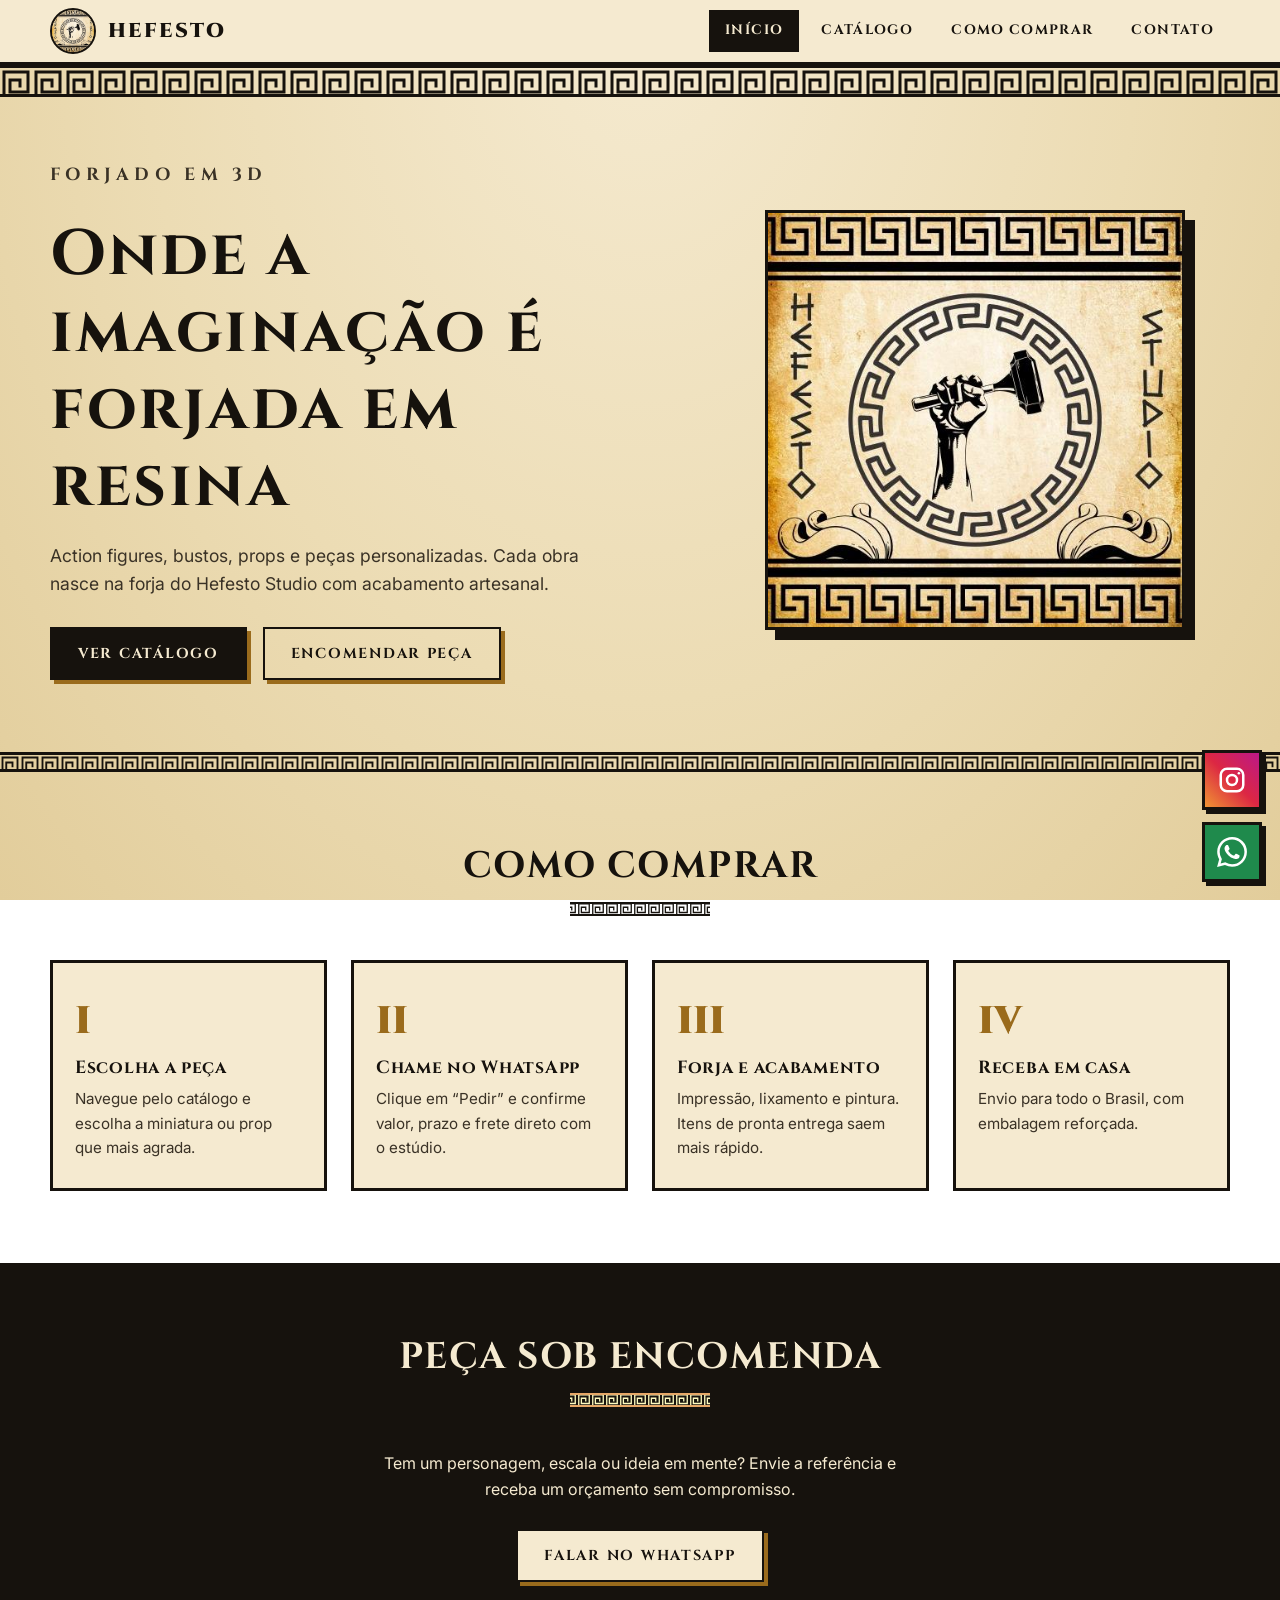
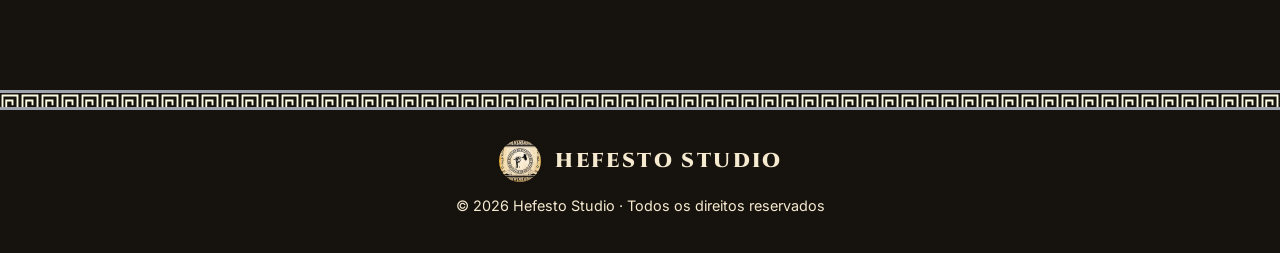
==== index.html @ bc4ecfd2 "Initial commit: Hefesto Studio site Co-Authored-By: Claude Sonnet 5.5 <noreply@anthropic.com>" ====
<!doctype html>
<html lang="pt-BR">
<head>
<meta charset="utf-8">
<meta name="viewport" content="width=device-width,initial-scale=1">
<title>Hefesto Studio – Impressão 3D & Action Figures</title>
<meta name="description" content="Hefesto Studio: miniaturas, bustos, props e peças sob encomenda forjadas em impressão 3D.">
<link rel="icon" href="assets/logo.png">
<link rel="preconnect" href="https://fonts.googleapis.com">
<link href="https://fonts.googleapis.com/css2?family=Cinzel:wght@500;700;900&family=Inter:wght@400;600&display=swap" rel="stylesheet">
<link rel="stylesheet" href="style.css">
</head>
<body>
<header class="top"><div class="wrap">
  <a class="brand" href="index.html"><img src="assets/logo.png" alt="Logo Hefesto Studio">HEFESTO</a>
  <button class="burger" aria-label="Menu" onclick="document.querySelector('nav').classList.toggle('open')">☰</button>
  <nav><ul>
    <li><a href="index.html" aria-current="page">Início</a></li>
    <li><a href="catalogo.html">Catálogo</a></li>
    <li><a href="#como-comprar">Como comprar</a></li>
    <li><a href="#contato">Contato</a></li>
  </ul></nav>
</div></header>
<div class="band"></div>

<section class="hero"><div class="wrap">
  <div>
    <p class="eyebrow">Forjado em 3D</p>
    <h1>Onde a imaginação é forjada em resina</h1>
    <p>Action figures, bustos, props e peças personalizadas. Cada obra nasce na forja do Hefesto Studio com acabamento artesanal.</p>
    <div class="cta"><a class="btn" href="catalogo.html">Ver catálogo</a><a class="btn ghost" href="#contato">Encomendar peça</a></div>
  </div>
  <img class="emblem" src="assets/logo.png" alt="Punho segurando martelo, emblema do Hefesto Studio">
</div></section>
<div class="band thin"></div>

<section class="block" id="como-comprar"><div class="wrap">
  <div class="title"><h2>Como comprar</h2><div class="rule"></div></div>
  <div class="steps">
    <div class="step"><h3>Escolha a peça</h3><p>Navegue pelo catálogo e escolha a miniatura ou prop que mais agrada.</p></div>
    <div class="step"><h3>Chame no WhatsApp</h3><p>Clique em “Pedir” e confirme valor, prazo e frete direto com o estúdio.</p></div>
    <div class="step"><h3>Forja e acabamento</h3><p>Impressão, lixamento e pintura. Itens de pronta entrega saem mais rápido.</p></div>
    <div class="step"><h3>Receba em casa</h3><p>Envio para todo o Brasil, com embalagem reforçada.</p></div>
  </div>
</div></section>

<section class="block dark contact" id="contato"><div class="wrap">
  <div class="title"><h2>Peça sob encomenda</h2><div class="rule"></div></div>
  <p>Tem um personagem, escala ou ideia em mente? Envie a referência e receba um orçamento sem compromisso.</p>
  <a class="btn" style="background:var(--parch-3);color:var(--ink)" id="wpp-main" target="_blank" rel="noopener">Falar no WhatsApp</a>
</div></section>

<footer>
  <div class="band thin"></div>
  <div class="wrap">
    <a class="brand" href="index.html"><img src="assets/logo.png" alt="">HEFESTO STUDIO</a>
    <p>© <span id="y"></span> Hefesto Studio · Todos os direitos reservados</p>
  </div>
</footer>
<a class="ig" href="https://instagram.com/hefesto_studioo" target="_blank" rel="noopener" aria-label="Instagram"><svg viewBox="0 0 24 24" width="30" height="30" fill="none" stroke="currentColor" stroke-width="2" stroke-linecap="round" stroke-linejoin="round" aria-hidden="true"><rect x="3" y="3" width="18" height="18" rx="5"/><circle cx="12" cy="12" r="4"/><circle cx="17.5" cy="6.5" r="1" fill="currentColor" stroke="none"/></svg></a>
<a class="wpp" id="wpp-float" target="_blank" rel="noopener" aria-label="WhatsApp"><svg viewBox="0 0 24 24" width="30" height="30" fill="currentColor" aria-hidden="true"><path d="M17.472 14.382c-.297-.149-1.758-.867-2.03-.967-.273-.099-.471-.148-.67.15-.197.297-.767.966-.94 1.164-.173.199-.347.223-.644.075-.297-.15-1.255-.463-2.39-1.475-.883-.788-1.48-1.761-1.653-2.059-.173-.297-.018-.458.13-.606.134-.133.298-.347.446-.52.149-.174.198-.298.298-.497.099-.198.05-.371-.025-.52-.075-.149-.669-1.612-.916-2.207-.242-.579-.487-.5-.669-.51-.173-.008-.371-.01-.57-.01-.198 0-.52.074-.792.372-.272.297-1.04 1.016-1.04 2.479 0 1.462 1.065 2.875 1.213 3.074.149.198 2.096 3.2 5.077 4.487.709.306 1.262.489 1.694.625.712.227 1.36.195 1.871.118.571-.085 1.758-.719 2.006-1.413.248-.694.248-1.289.173-1.413-.074-.124-.272-.198-.57-.347m-5.421 7.403h-.004a9.87 9.87 0 01-5.031-1.378l-.361-.214-3.741.982.998-3.648-.235-.374a9.86 9.86 0 01-1.51-5.26c.001-5.45 4.436-9.884 9.888-9.884 2.64 0 5.122 1.03 6.988 2.898a9.825 9.825 0 012.893 6.994c-.003 5.45-4.437 9.884-9.885 9.884m8.413-18.297A11.815 11.815 0 0012.05 0C5.495 0 .16 5.335.157 11.892c0 2.096.547 4.142 1.588 5.945L.057 24l6.305-1.654a11.882 11.882 0 005.683 1.448h.005c6.554 0 11.89-5.335 11.893-11.893a11.821 11.821 0 00-3.48-8.413Z"/></svg></a>

<script src="products.js"></script>
<script>
  const w = `https://wa.me/${WHATSAPP}?text=${encodeURIComponent("Olá! Gostaria de fazer uma encomenda.")}`;
  document.getElementById("wpp-main").href = w; document.getElementById("wpp-float").href = w;
  document.getElementById("y").textContent = new Date().getFullYear();
</script>
</body>
</html>
---- style.css ----
:root{
  --parch:#ecdcb4; --parch-2:#e2cd9b; --parch-3:#f5ead0;
  --ink:#16120d; --ink-2:#3a3226; --bronze:#9a6b1c; --ember:#b5441b;
  --meander:url("data:image/svg+xml,%3Csvg xmlns='http://www.w3.org/2000/svg' width='32' height='32' viewBox='0 0 32 32' fill='none' stroke='%2316120d' stroke-width='3' stroke-linecap='square'%3E%3Cpath d='M0 30H4V4H28V24H10V12H20V18'/%3E%3C/svg%3E");
  --font-title:'Cinzel',serif; --font-body:'Inter',system-ui,sans-serif;
}
*{box-sizing:border-box;margin:0}
html{scroll-behavior:smooth}
body{font-family:var(--font-body);color:var(--ink);line-height:1.6;
  background:radial-gradient(ellipse at 50% 0,var(--parch-3),var(--parch) 55%,var(--parch-2));background-attachment:fixed;}
img{max-width:100%;display:block}
a{color:inherit}
.wrap{width:min(1180px,100% - 32px);margin-inline:auto}
h1,h2,h3{font-family:var(--font-title);letter-spacing:.04em;line-height:1.2}

/* meander bands */
.band{height:32px;background:var(--meander) repeat-x 0 0;border-block:3px solid var(--ink)}
.band.thin{height:20px;background-size:20px 20px}

/* header */
header.top{position:sticky;top:0;z-index:20;background:var(--parch-3);border-bottom:3px solid var(--ink)}
.top .wrap{display:flex;align-items:center;justify-content:space-between;gap:16px;padding-block:8px}
.brand{display:flex;align-items:center;gap:12px;text-decoration:none;font-family:var(--font-title);font-weight:900;font-size:1.25rem;letter-spacing:.12em}
.brand img{width:46px;height:46px;border-radius:50%;border:2px solid var(--ink)}
nav ul{display:flex;gap:6px;list-style:none;padding:0}
nav a{display:block;padding:8px 14px;text-decoration:none;font-family:var(--font-title);font-weight:700;font-size:.85rem;letter-spacing:.1em;text-transform:uppercase;border:2px solid transparent}
nav a:hover,nav a[aria-current]{border-color:var(--ink);background:var(--ink);color:var(--parch-3)}
.burger{display:none;background:none;border:2px solid var(--ink);padding:6px 10px;font-size:1.2rem;cursor:pointer}

/* buttons */
.btn{display:inline-block;padding:13px 26px;background:var(--ink);color:var(--parch-3);text-decoration:none;border:2px solid var(--ink);
  font-family:var(--font-title);font-weight:700;letter-spacing:.12em;text-transform:uppercase;font-size:.9rem;cursor:pointer;transition:.2s;box-shadow:4px 4px 0 var(--bronze)}
.btn:hover{transform:translate(2px,2px);box-shadow:2px 2px 0 var(--bronze)}
.btn.ghost{background:transparent;color:var(--ink)}
.btn.small{padding:9px 14px;font-size:.75rem;box-shadow:3px 3px 0 var(--bronze)}

/* hero */
.hero{padding:64px 0 72px}
.hero .wrap{display:grid;grid-template-columns:1.1fr .9fr;gap:48px;align-items:center}
.eyebrow{font-family:var(--font-title);color:var(--ember);font-weight:700;letter-spacing:.3em;font-size:.8rem;text-transform:uppercase}
.hero h1{font-size:clamp(2.2rem,5vw,4rem);margin:12px 0 18px}
.hero p{max-width:50ch;font-size:1.1rem;color:var(--ink-2);margin-bottom:28px}
.hero .cta{display:flex;gap:16px;flex-wrap:wrap}
.emblem{justify-self:center;width:min(420px,100%);border:3px solid var(--ink);box-shadow:10px 10px 0 var(--ink)}

/* sections */
section.block{padding:72px 0}
.title{text-align:center;margin-bottom:44px}
.title h2{font-size:clamp(1.6rem,3vw,2.3rem);text-transform:uppercase}
.title .rule{width:140px;height:14px;margin:14px auto 0;background:var(--meander) repeat-x center/14px 14px;border-block:2px solid var(--ink)}
.title p{margin-top:12px;color:var(--ink-2)}

.cats{display:grid;grid-template-columns:repeat(auto-fit,minmax(200px,1fr));gap:20px}
.cat{display:flex;flex-direction:column;align-items:center;gap:10px;padding:28px 16px;text-align:center;text-decoration:none;
  border:3px solid var(--ink);background:var(--parch-3);transition:.2s;outline:3px solid transparent;outline-offset:-10px}
.cat:hover{background:var(--ink);color:var(--parch-3);outline-color:var(--bronze)}
.cat .ico{font-size:2.4rem}
.cat h3{font-size:1.05rem;text-transform:uppercase}
.cat span{font-size:.85rem;opacity:.8}

.steps{display:grid;grid-template-columns:repeat(auto-fit,minmax(230px,1fr));gap:24px;counter-reset:s}
.step{border:3px solid var(--ink);padding:28px 22px;background:var(--parch-3);position:relative}
.step::before{counter-increment:s;content:counter(s,upper-roman);font-family:var(--font-title);font-size:2.4rem;font-weight:900;color:var(--bronze);display:block}
.step h3{margin:6px 0 8px;font-size:1.1rem}
.step p{font-size:.95rem;color:var(--ink-2)}

.dark{background:var(--ink);color:var(--parch-3)}
.dark .title .rule{border-color:var(--bronze);filter:invert(1) sepia(1) saturate(2) hue-rotate(-10deg)}
.dark .title p{color:#cdbf9d}

/* products */
.grid{display:grid;grid-template-columns:repeat(auto-fill,minmax(250px,1fr));gap:24px}
.card{background:var(--parch-3);color:var(--ink);border:3px solid var(--ink);display:flex;flex-direction:column;transition:.2s}
.card:hover{transform:translateY(-4px);box-shadow:6px 6px 0 var(--bronze)}
.card .pic{aspect-ratio:1;display:grid;place-items:center;font-size:4rem;border-bottom:3px solid var(--ink);position:relative;
  background:repeating-linear-gradient(45deg,var(--parch-2),var(--parch-2) 10px,var(--parch) 10px,var(--parch) 20px)}
.card .pic img{width:100%;height:100%;object-fit:cover;position:absolute;inset:0}
.tag{position:absolute;top:10px;left:10px;background:var(--ember);color:#fff;font-size:.72rem;font-weight:700;padding:3px 10px;letter-spacing:.08em;z-index:1}
.card .pic img.hover{opacity:0;transition:opacity .3s}
.card:hover .pic img.hover{opacity:1}
.card .info{padding:16px;display:flex;flex-direction:column;gap:6px;flex:1}
.card small{color:var(--bronze);font-weight:700;letter-spacing:.14em;text-transform:uppercase;font-size:.7rem}
.card h3{font-size:1.02rem}
.card .price{margin-top:auto;font-weight:700;font-size:1.2rem;display:flex;gap:10px;align-items:baseline}
.card .price s{font-weight:400;font-size:.85rem;opacity:.6}
.card .btn{text-align:center;margin-top:10px}

/* catalog */
.page-head{padding:48px 0 8px;text-align:center}
.page-head h1{font-size:clamp(2rem,4vw,3rem);text-transform:uppercase}
.filters{display:flex;flex-wrap:wrap;gap:10px;justify-content:center;margin:28px 0 36px}
.filters button,.filters input{font-family:var(--font-title);font-weight:700;letter-spacing:.08em;text-transform:uppercase;font-size:.8rem;padding:10px 18px;
  border:2px solid var(--ink);background:var(--parch-3);color:var(--ink);cursor:pointer}
.filters button.on,.filters button:hover{background:var(--ink);color:var(--parch-3)}
.filters input{cursor:text;text-transform:none;font-family:var(--font-body);min-width:230px;font-weight:400;letter-spacing:0}
.empty{text-align:center;padding:40px;display:none}

/* contact / footer */
.contact{text-align:center}
.contact p{max-width:55ch;margin:0 auto 26px}
footer{background:var(--ink);color:var(--parch-3);padding:36px 0;text-align:center;font-size:.9rem}
footer .brand{justify-content:center;margin-bottom:10px}
footer .band{margin-bottom:28px;border-color:var(--bronze);filter:invert(1) sepia(.6)}
.wpp,.ig{display:flex;align-items:center;justify-content:center;position:fixed;right:18px;bottom:18px;z-index:30;background:#1f8a4c;color:#fff;border:3px solid var(--ink);padding:12px;text-decoration:none;box-shadow:4px 4px 0 var(--ink)}
.ig{bottom:90px;background:linear-gradient(45deg,#f09433,#dc2743,#bc1888)}

@media(max-width:820px){
  .hero .wrap{grid-template-columns:1fr;text-align:center}
  .hero p{margin-inline:auto}.hero .cta{justify-content:center}
  .emblem{order:-1;width:min(300px,80%)}
  .burger{display:block}
  nav{position:absolute;left:0;right:0;top:100%;background:var(--parch-3);border-bottom:3px solid var(--ink);display:none}
  nav.open{display:block}
  nav ul{flex-direction:column;padding:10px 16px}
}
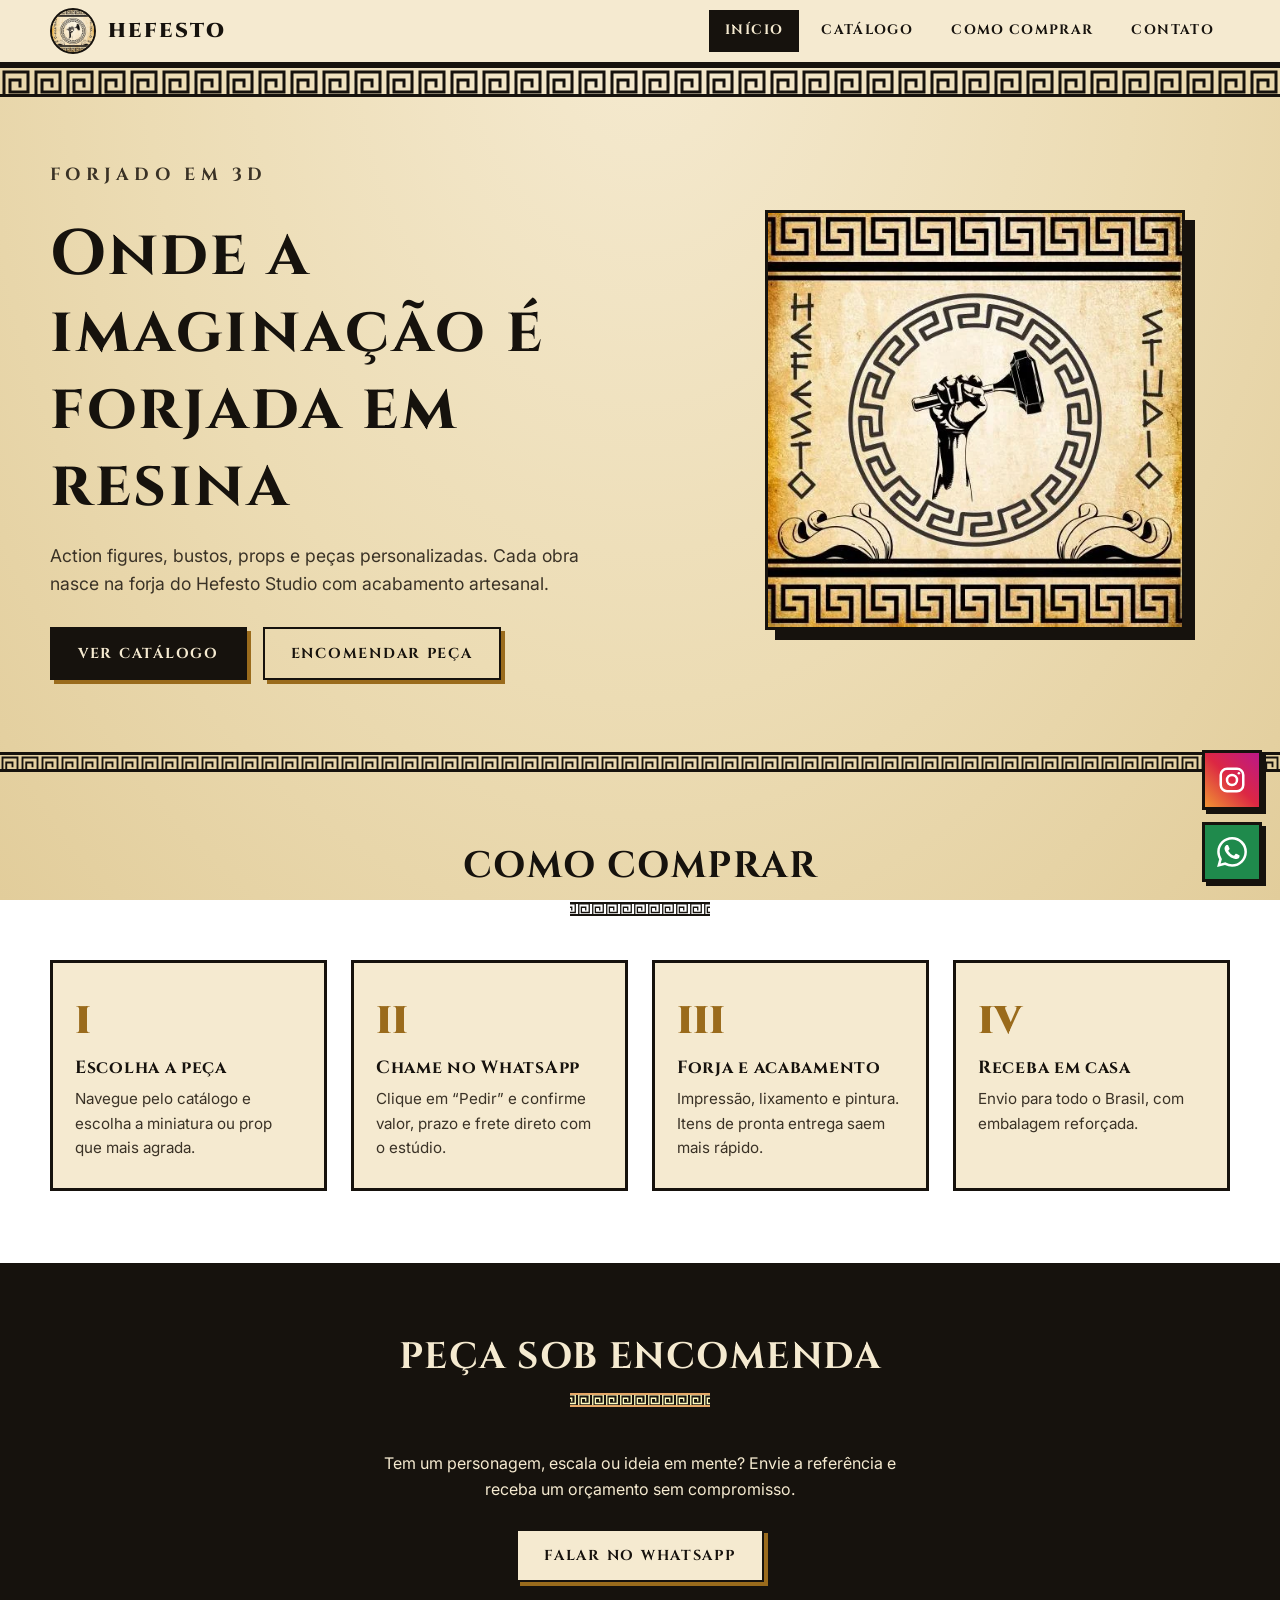
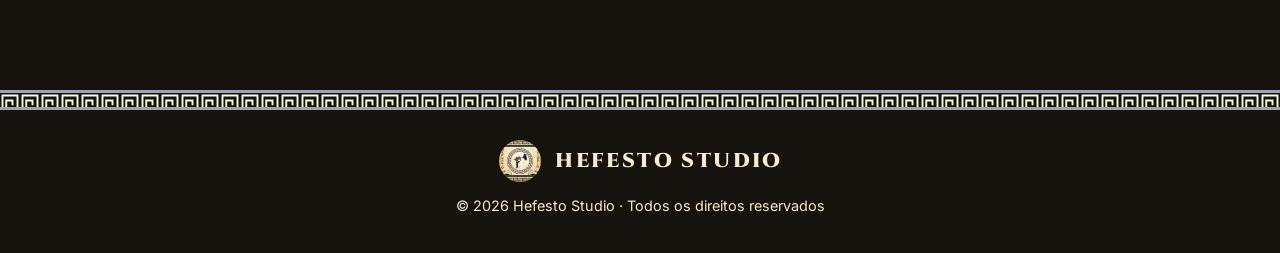
==== commit 55d8be96: "Faster images and cleaner CMS data Co-Authored-By: Claude Sonnet 5.5 <noreply@anthropic.com>" ====
--- a/index.html
+++ b/index.html
@@ -5,14 +5,17 @@
 <meta name="viewport" content="width=device-width,initial-scale=1">
 <title>Hefesto Studio – Impressão 3D & Action Figures</title>
 <meta name="description" content="Hefesto Studio: miniaturas, bustos, props e peças sob encomenda forjadas em impressão 3D.">
-<link rel="icon" href="assets/logo.png">
+<link rel="icon" href="assets/logo-120.png">
+<link rel="manifest" href="manifest.webmanifest">
+<meta name="theme-color" content="#16120d">
+<link rel="apple-touch-icon" href="assets/icon-192.png">
 <link rel="preconnect" href="https://fonts.googleapis.com">
 <link href="https://fonts.googleapis.com/css2?family=Cinzel:wght@500;700;900&family=Inter:wght@400;600&display=swap" rel="stylesheet">
 <link rel="stylesheet" href="style.css">
 </head>
 <body>
 <header class="top"><div class="wrap">
-  <a class="brand" href="index.html"><img src="assets/logo.png" alt="Logo Hefesto Studio">HEFESTO</a>
+  <a class="brand" href="index.html"><img src="assets/logo-120.png" alt="Logo Hefesto Studio">HEFESTO</a>
   <button class="burger" aria-label="Menu" onclick="document.querySelector('nav').classList.toggle('open')">☰</button>
   <nav><ul>
     <li><a href="index.html" aria-current="page">Início</a></li>
@@ -30,7 +33,7 @@
     <p>Action figures, bustos, props e peças personalizadas. Cada obra nasce na forja do Hefesto Studio com acabamento artesanal.</p>
     <div class="cta"><a class="btn" href="catalogo.html">Ver catálogo</a><a class="btn ghost" href="#contato">Encomendar peça</a></div>
   </div>
-  <img class="emblem" src="assets/logo.png" alt="Punho segurando martelo, emblema do Hefesto Studio">
+  <img class="emblem" src="assets/logo.webp" alt="Punho segurando martelo, emblema do Hefesto Studio">
 </div></section>
 <div class="band thin"></div>
 
@@ -53,7 +56,7 @@
 <footer>
   <div class="band thin"></div>
   <div class="wrap">
-    <a class="brand" href="index.html"><img src="assets/logo.png" alt="">HEFESTO STUDIO</a>
+    <a class="brand" href="index.html"><img src="assets/logo-120.png" alt="">HEFESTO STUDIO</a>
     <p>© <span id="y"></span> Hefesto Studio · Todos os direitos reservados</p>
   </div>
 </footer>
--- a/style.css
+++ b/style.css
@@ -84,6 +84,41 @@
 .card .price{margin-top:auto;font-weight:700;font-size:1.2rem;display:flex;gap:10px;align-items:baseline}
 .card .price s{font-weight:400;font-size:.85rem;opacity:.6}
 .card .btn{text-align:center;margin-top:10px}
+.price .from{font-weight:400;font-size:.8rem;opacity:.7;letter-spacing:.04em}
+
+/* product detail */
+.card .pic{text-decoration:none;color:inherit}
+.crumbs{padding:28px 0 20px;font-family:var(--font-title);font-weight:700;letter-spacing:.08em;font-size:.85rem;text-transform:uppercase}
+.crumbs a{text-decoration:none}.crumbs a:hover{color:var(--bronze)}
+.detail{display:grid;grid-template-columns:minmax(0,1.1fr) minmax(0,.9fr);gap:40px;align-items:start}
+.detail>*{min-width:0}
+.gallery .main{position:relative;width:100%;aspect-ratio:4/5;display:grid;place-items:center;font-size:6rem;border:3px solid var(--ink);box-shadow:8px 8px 0 var(--ink);background:var(--ink);overflow:hidden}
+.gallery .main img{position:absolute;inset:0;width:100%;height:100%;object-fit:contain}
+.gallery .main iframe{position:absolute;inset:0;width:100%;height:100%;border:0}
+.thumbs button{position:relative}
+.thumbs .play{position:absolute;inset:0;display:grid;place-items:center;color:#fff;font-size:1.4rem;background:rgba(0,0,0,.35);text-shadow:0 1px 4px #000}
+.thumbs{display:flex;gap:12px;margin-top:22px;overflow-x:auto;padding-bottom:8px}
+.thumbs button{flex:0 0 72px;width:72px;aspect-ratio:1;padding:0;border:3px solid var(--ink);background:var(--ink);cursor:pointer;opacity:.6;overflow:hidden}
+.thumbs button.on,.thumbs button:hover{opacity:1;box-shadow:3px 3px 0 var(--bronze)}
+.thumbs img{width:100%;height:100%;object-fit:cover}
+.summary{display:flex;flex-direction:column;gap:16px}
+.summary small{color:var(--bronze);font-weight:700;letter-spacing:.14em;text-transform:uppercase;font-size:.75rem}
+.summary h1{font-size:clamp(1.6rem,3vw,2.3rem)}
+.summary .price{font-weight:700;font-size:1.8rem;display:flex;gap:12px;align-items:baseline}
+.summary .price s{font-weight:400;font-size:1rem;opacity:.6}
+.summary .desc{color:var(--ink-2)}
+.summary p.desc{white-space:pre-line} /* keep the line breaks typed in the CMS description */
+.summary ul.desc{padding-left:1.2em}.summary ul.desc li::marker{color:var(--bronze)}
+.specs{border-collapse:collapse;background:var(--parch-3);border:3px solid var(--ink)}
+.specs th,.specs td{padding:10px 14px;text-align:left;border-bottom:2px solid var(--ink);font-size:.95rem}
+.specs tr:last-child th,.specs tr:last-child td{border-bottom:0}
+.specs th{font-family:var(--font-title);letter-spacing:.08em;text-transform:uppercase;font-size:.8rem;width:38%;background:var(--parch-2)}
+.scales{display:flex;align-items:center;flex-wrap:wrap;gap:10px}
+.scales span{font-family:var(--font-title);font-weight:700;letter-spacing:.08em;text-transform:uppercase;font-size:.8rem;margin-right:4px}
+.scales button{font-family:var(--font-title);font-weight:700;padding:8px 18px;border:2px solid var(--ink);background:var(--parch-3);color:var(--ink);cursor:pointer;font-size:.95rem}
+.scales button.on,.scales button:hover{background:var(--ink);color:var(--parch-3)}
+.summary .btn{text-align:center;align-self:flex-start}
+.summary .note{font-size:.85rem;color:var(--ink-2)}
 
 /* catalog */
 .page-head{padding:48px 0 8px;text-align:center}
@@ -101,13 +136,15 @@
 footer{background:var(--ink);color:var(--parch-3);padding:36px 0;text-align:center;font-size:.9rem}
 footer .brand{justify-content:center;margin-bottom:10px}
 footer .band{margin-bottom:28px;border-color:var(--bronze);filter:invert(1) sepia(.6)}
-.wpp,.ig{display:flex;align-items:center;justify-content:center;position:fixed;right:18px;bottom:18px;z-index:30;background:#1f8a4c;color:#fff;border:3px solid var(--ink);padding:12px;text-decoration:none;box-shadow:4px 4px 0 var(--ink)}
+.wpp,.ig,.inst{display:flex;align-items:center;justify-content:center;position:fixed;right:18px;bottom:18px;z-index:30;background:#1f8a4c;color:#fff;border:3px solid var(--ink);padding:12px;text-decoration:none;box-shadow:4px 4px 0 var(--ink)}
+.inst{bottom:162px;background:var(--parch-3);color:var(--ink);cursor:pointer}
 .ig{bottom:90px;background:linear-gradient(45deg,#f09433,#dc2743,#bc1888)}
 
 @media(max-width:820px){
   .hero .wrap{grid-template-columns:1fr;text-align:center}
   .hero p{margin-inline:auto}.hero .cta{justify-content:center}
   .emblem{order:-1;width:min(300px,80%)}
+  .detail{grid-template-columns:minmax(0,1fr)}
   .burger{display:block}
   nav{position:absolute;left:0;right:0;top:100%;background:var(--parch-3);border-bottom:3px solid var(--ink);display:none}
   nav.open{display:block}
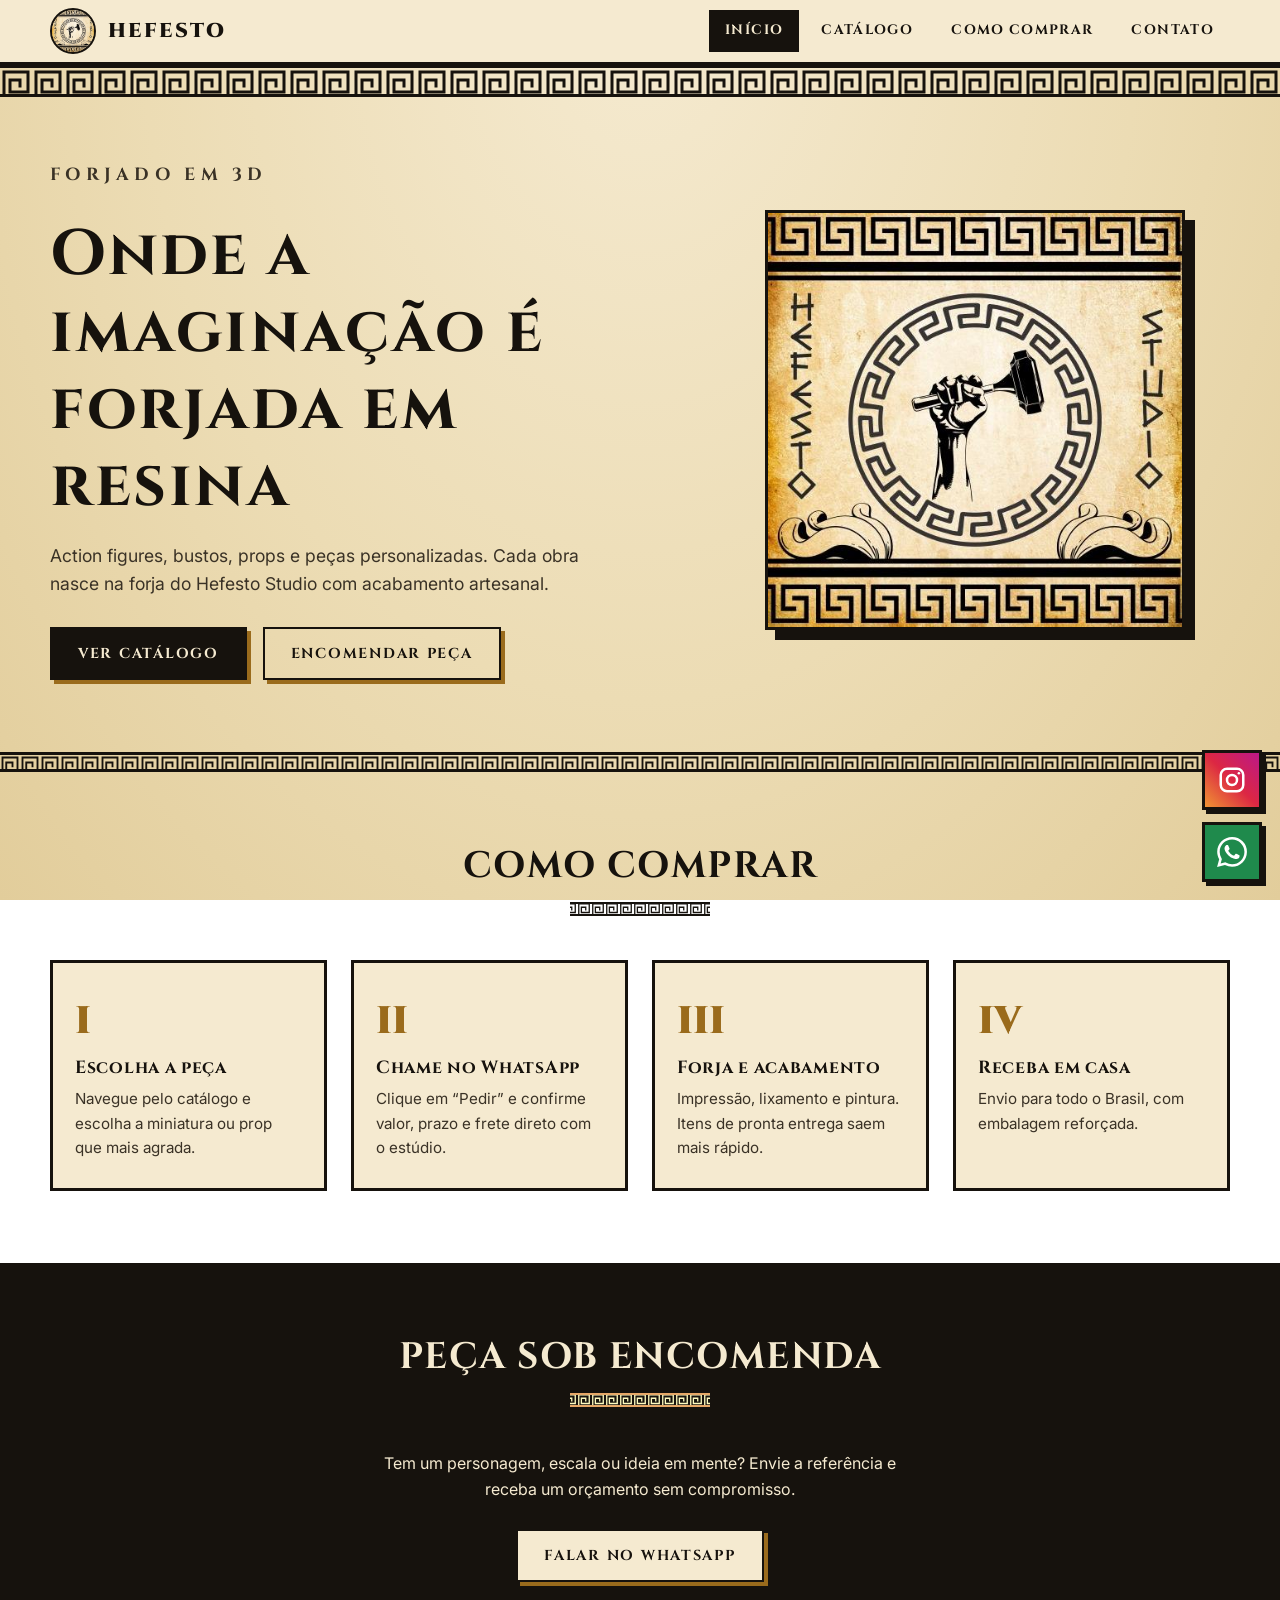
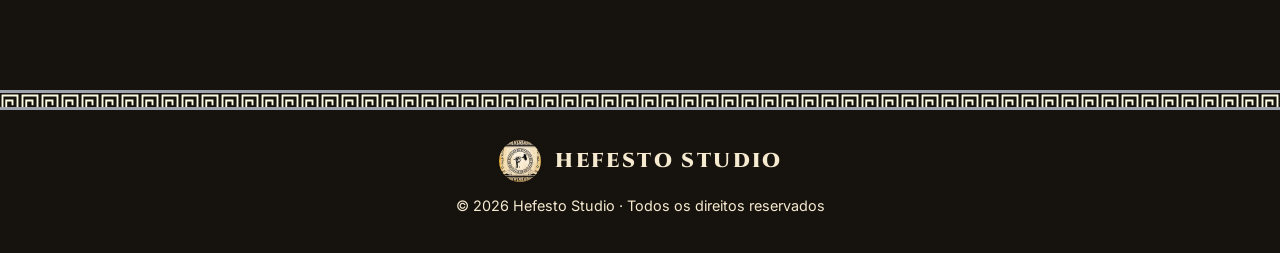
==== commit bbd4f24d: "Revert "Faster images and cleaner CMS data"" ====
--- a/index.html
+++ b/index.html
@@ -5,7 +5,7 @@
 <meta name="viewport" content="width=device-width,initial-scale=1">
 <title>Hefesto Studio – Impressão 3D & Action Figures</title>
 <meta name="description" content="Hefesto Studio: miniaturas, bustos, props e peças sob encomenda forjadas em impressão 3D.">
-<link rel="icon" href="assets/logo-120.png">
+<link rel="icon" href="assets/logo.png">
 <link rel="manifest" href="manifest.webmanifest">
 <meta name="theme-color" content="#16120d">
 <link rel="apple-touch-icon" href="assets/icon-192.png">
@@ -15,7 +15,7 @@
 </head>
 <body>
 <header class="top"><div class="wrap">
-  <a class="brand" href="index.html"><img src="assets/logo-120.png" alt="Logo Hefesto Studio">HEFESTO</a>
+  <a class="brand" href="index.html"><img src="assets/logo.png" alt="Logo Hefesto Studio">HEFESTO</a>
   <button class="burger" aria-label="Menu" onclick="document.querySelector('nav').classList.toggle('open')">☰</button>
   <nav><ul>
     <li><a href="index.html" aria-current="page">Início</a></li>
@@ -33,7 +33,7 @@
     <p>Action figures, bustos, props e peças personalizadas. Cada obra nasce na forja do Hefesto Studio com acabamento artesanal.</p>
     <div class="cta"><a class="btn" href="catalogo.html">Ver catálogo</a><a class="btn ghost" href="#contato">Encomendar peça</a></div>
   </div>
-  <img class="emblem" src="assets/logo.webp" alt="Punho segurando martelo, emblema do Hefesto Studio">
+  <img class="emblem" src="assets/logo.png" alt="Punho segurando martelo, emblema do Hefesto Studio">
 </div></section>
 <div class="band thin"></div>
 
@@ -56,7 +56,7 @@
 <footer>
   <div class="band thin"></div>
   <div class="wrap">
-    <a class="brand" href="index.html"><img src="assets/logo-120.png" alt="">HEFESTO STUDIO</a>
+    <a class="brand" href="index.html"><img src="assets/logo.png" alt="">HEFESTO STUDIO</a>
     <p>© <span id="y"></span> Hefesto Studio · Todos os direitos reservados</p>
   </div>
 </footer>
--- a/style.css
+++ b/style.css
@@ -107,7 +107,6 @@
 .summary .price{font-weight:700;font-size:1.8rem;display:flex;gap:12px;align-items:baseline}
 .summary .price s{font-weight:400;font-size:1rem;opacity:.6}
 .summary .desc{color:var(--ink-2)}
-.summary p.desc{white-space:pre-line} /* keep the line breaks typed in the CMS description */
 .summary ul.desc{padding-left:1.2em}.summary ul.desc li::marker{color:var(--bronze)}
 .specs{border-collapse:collapse;background:var(--parch-3);border:3px solid var(--ink)}
 .specs th,.specs td{padding:10px 14px;text-align:left;border-bottom:2px solid var(--ink);font-size:.95rem}
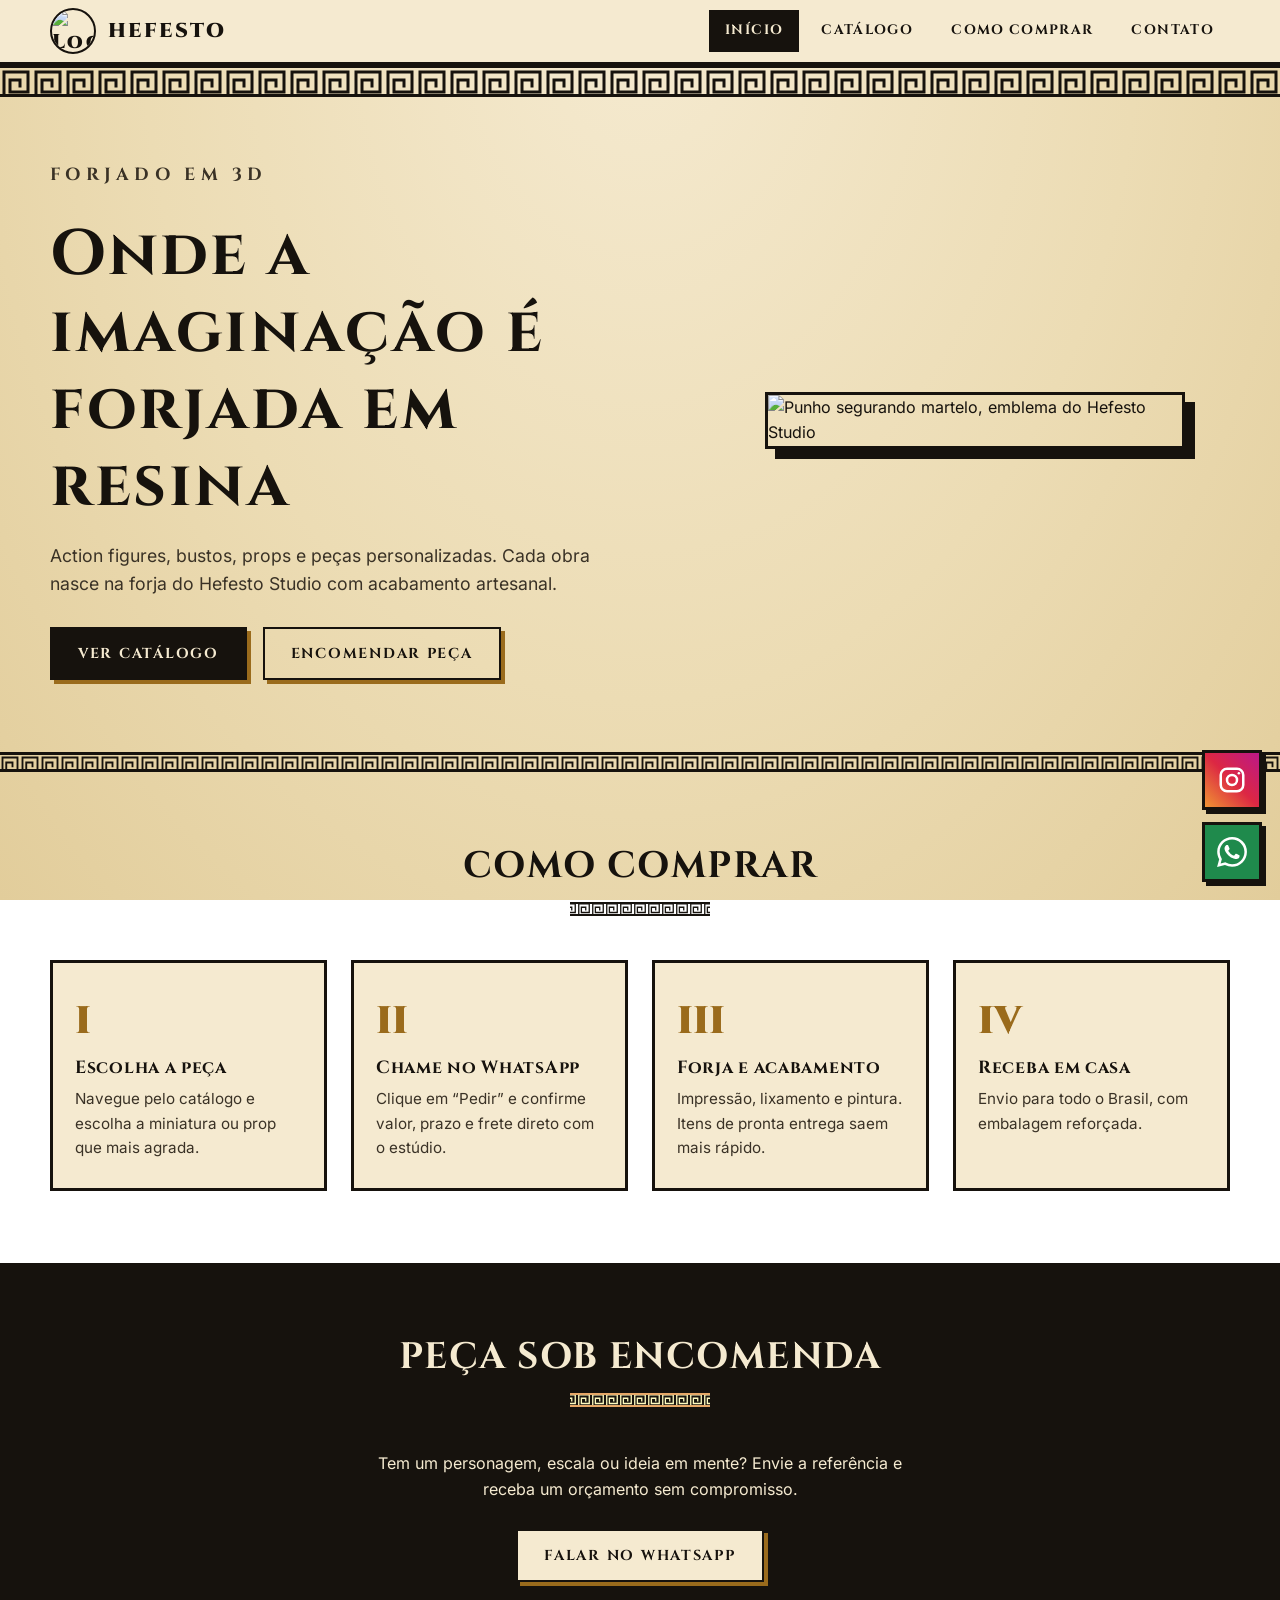
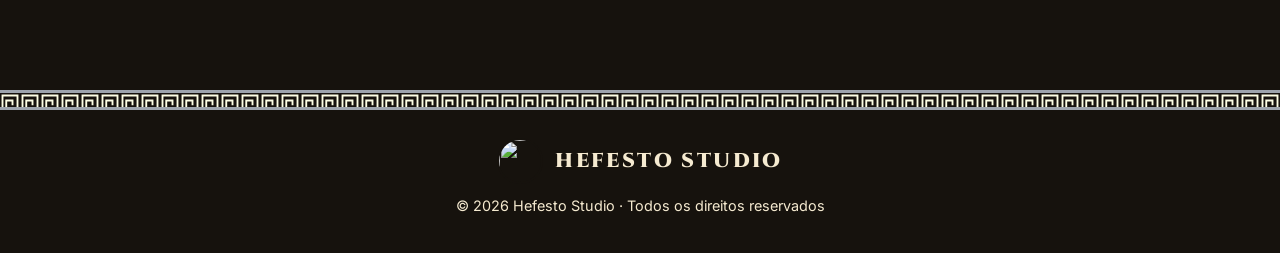
==== commit dc00349f: "Lighthouse fixes: self-hosted fonts, contrast, meta descriptions, landmarks, layout shift Co-Authore" ====
--- a/index.html
+++ b/index.html
@@ -5,17 +5,17 @@
 <meta name="viewport" content="width=device-width,initial-scale=1">
 <title>Hefesto Studio – Impressão 3D & Action Figures</title>
 <meta name="description" content="Hefesto Studio: miniaturas, bustos, props e peças sob encomenda forjadas em impressão 3D.">
-<link rel="icon" href="assets/logo.png">
+<link rel="icon" href="assets/logo-120.png">
 <link rel="manifest" href="manifest.webmanifest">
 <meta name="theme-color" content="#16120d">
 <link rel="apple-touch-icon" href="assets/icon-192.png">
-<link rel="preconnect" href="https://fonts.googleapis.com">
-<link href="https://fonts.googleapis.com/css2?family=Cinzel:wght@500;700;900&family=Inter:wght@400;600&display=swap" rel="stylesheet">
+<link rel="preload" href="assets/fonts/cinzel-latin.woff2" as="font" type="font/woff2" crossorigin>
+<link rel="preload" href="assets/fonts/inter-latin.woff2" as="font" type="font/woff2" crossorigin>
 <link rel="stylesheet" href="style.css">
 </head>
 <body>
 <header class="top"><div class="wrap">
-  <a class="brand" href="index.html"><img src="assets/logo.png" alt="Logo Hefesto Studio">HEFESTO</a>
+  <a class="brand" href="index.html"><img src="assets/logo-120.png" alt="Logo Hefesto Studio">HEFESTO</a>
   <button class="burger" aria-label="Menu" onclick="document.querySelector('nav').classList.toggle('open')">☰</button>
   <nav><ul>
     <li><a href="index.html" aria-current="page">Início</a></li>
@@ -26,6 +26,7 @@
 </div></header>
 <div class="band"></div>
 
+<main>
 <section class="hero"><div class="wrap">
   <div>
     <p class="eyebrow">Forjado em 3D</p>
@@ -33,7 +34,7 @@
     <p>Action figures, bustos, props e peças personalizadas. Cada obra nasce na forja do Hefesto Studio com acabamento artesanal.</p>
     <div class="cta"><a class="btn" href="catalogo.html">Ver catálogo</a><a class="btn ghost" href="#contato">Encomendar peça</a></div>
   </div>
-  <img class="emblem" src="assets/logo.png" alt="Punho segurando martelo, emblema do Hefesto Studio">
+  <img class="emblem" src="assets/logo.webp" alt="Punho segurando martelo, emblema do Hefesto Studio">
 </div></section>
 <div class="band thin"></div>
 
@@ -53,10 +54,11 @@
   <a class="btn" style="background:var(--parch-3);color:var(--ink)" id="wpp-main" target="_blank" rel="noopener">Falar no WhatsApp</a>
 </div></section>
 
+</main>
 <footer>
   <div class="band thin"></div>
   <div class="wrap">
-    <a class="brand" href="index.html"><img src="assets/logo.png" alt="">HEFESTO STUDIO</a>
+    <a class="brand" href="index.html"><img src="assets/logo-120.png" alt="">HEFESTO STUDIO</a>
     <p>© <span id="y"></span> Hefesto Studio · Todos os direitos reservados</p>
   </div>
 </footer>
--- a/style.css
+++ b/style.css
@@ -1,6 +1,9 @@
+/* Fonts are served from this repo (Latin subset, variable fonts): no request to Google Fonts blocks the first paint. */
+@font-face{font-family:'Cinzel';font-style:normal;font-weight:500 900;font-display:swap;src:url(assets/fonts/cinzel-latin.woff2) format('woff2');unicode-range:U+0000-00FF,U+0131,U+0152-0153,U+02BB-02BC,U+02C6,U+02DA,U+02DC,U+0304,U+0308,U+0329,U+2000-206F,U+20AC,U+2122,U+2191,U+2193,U+2212,U+2215,U+FEFF,U+FFFD}
+@font-face{font-family:'Inter';font-style:normal;font-weight:400 600;font-display:swap;src:url(assets/fonts/inter-latin.woff2) format('woff2');unicode-range:U+0000-00FF,U+0131,U+0152-0153,U+02BB-02BC,U+02C6,U+02DA,U+02DC,U+0304,U+0308,U+0329,U+2000-206F,U+20AC,U+2122,U+2191,U+2193,U+2212,U+2215,U+FEFF,U+FFFD}
 :root{
   --parch:#ecdcb4; --parch-2:#e2cd9b; --parch-3:#f5ead0;
-  --ink:#16120d; --ink-2:#3a3226; --bronze:#9a6b1c; --ember:#b5441b;
+  --ink:#16120d; --ink-2:#3a3226; --bronze:#9a6b1c; --bronze-text:#765010; --ember:#b5441b;
   --meander:url("data:image/svg+xml,%3Csvg xmlns='http://www.w3.org/2000/svg' width='32' height='32' viewBox='0 0 32 32' fill='none' stroke='%2316120d' stroke-width='3' stroke-linecap='square'%3E%3Cpath d='M0 30H4V4H28V24H10V12H20V18'/%3E%3C/svg%3E");
   --font-title:'Cinzel',serif; --font-body:'Inter',system-ui,sans-serif;
 }
@@ -79,7 +82,7 @@
 .card .pic img.hover{opacity:0;transition:opacity .3s}
 .card:hover .pic img.hover{opacity:1}
 .card .info{padding:16px;display:flex;flex-direction:column;gap:6px;flex:1}
-.card small{color:var(--bronze);font-weight:700;letter-spacing:.14em;text-transform:uppercase;font-size:.7rem}
+.card small{color:var(--bronze-text);font-weight:700;letter-spacing:.14em;text-transform:uppercase;font-size:.7rem}
 .card h3{font-size:1.02rem}
 .card .price{margin-top:auto;font-weight:700;font-size:1.2rem;display:flex;gap:10px;align-items:baseline}
 .card .price s{font-weight:400;font-size:.85rem;opacity:.6}
@@ -102,11 +105,12 @@
 .thumbs button.on,.thumbs button:hover{opacity:1;box-shadow:3px 3px 0 var(--bronze)}
 .thumbs img{width:100%;height:100%;object-fit:cover}
 .summary{display:flex;flex-direction:column;gap:16px}
-.summary small{color:var(--bronze);font-weight:700;letter-spacing:.14em;text-transform:uppercase;font-size:.75rem}
+.summary small{color:var(--bronze-text);font-weight:700;letter-spacing:.14em;text-transform:uppercase;font-size:.75rem}
 .summary h1{font-size:clamp(1.6rem,3vw,2.3rem)}
 .summary .price{font-weight:700;font-size:1.8rem;display:flex;gap:12px;align-items:baseline}
 .summary .price s{font-weight:400;font-size:1rem;opacity:.6}
 .summary .desc{color:var(--ink-2)}
+.summary p.desc{white-space:pre-line} /* keep the line breaks typed in the CMS description */
 .summary ul.desc{padding-left:1.2em}.summary ul.desc li::marker{color:var(--bronze)}
 .specs{border-collapse:collapse;background:var(--parch-3);border:3px solid var(--ink)}
 .specs th,.specs td{padding:10px 14px;text-align:left;border-bottom:2px solid var(--ink);font-size:.95rem}
@@ -120,6 +124,9 @@
 .summary .note{font-size:.85rem;color:var(--ink-2)}
 
 /* catalog */
+.sr-only{position:absolute;width:1px;height:1px;margin:-1px;padding:0;overflow:hidden;clip:rect(0 0 0 0);white-space:nowrap;border:0}
+/* reserve the page height while the products load, so the footer does not jump down when they appear */
+main.wrap{min-height:100vh}
 .page-head{padding:48px 0 8px;text-align:center}
 .page-head h1{font-size:clamp(2rem,4vw,3rem);text-transform:uppercase}
 .filters{display:flex;flex-wrap:wrap;gap:10px;justify-content:center;margin:28px 0 36px}
